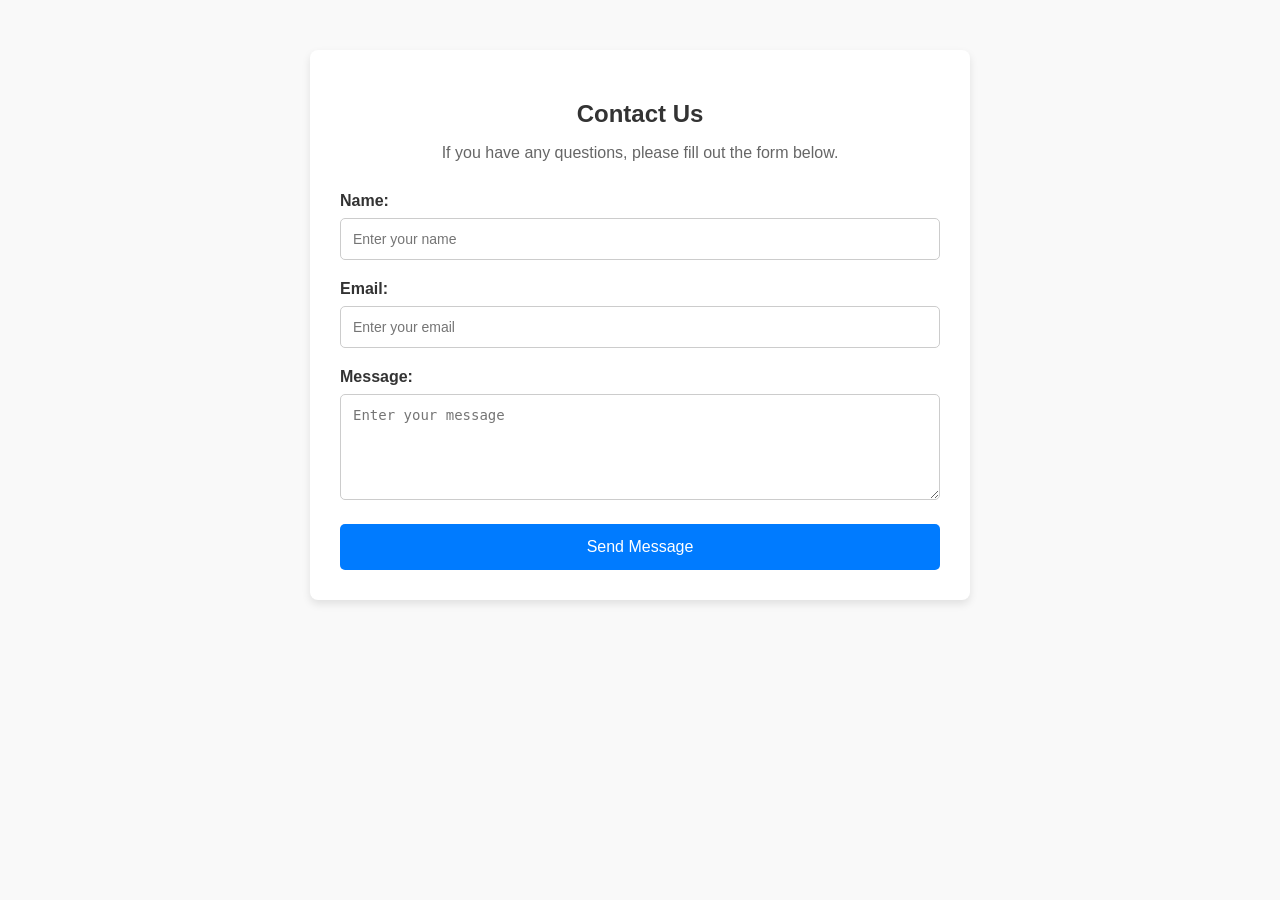
==== contact.html @ b980b886 "Create contact page" ====
<!DOCTYPE html>
<html lang="en">
<head>
    <meta charset="UTF-8">
    <meta name="viewport" content="width=device-width, initial-scale=1.0">
    <title>Contact Us - Team Web Project</title>
    <!-- Link to your specific contact page CSS -->
    <link rel="stylesheet" href="css/contact.css">
</head>
<body>

    <!-- Header will go here (Created by Member 2) -->
    <!-- <div id="header"></div> -->

    <main class="contact-container">
        <h2>Contact Us</h2>
        <p>If you have any questions, please fill out the form below.</p>

        <form id="contactForm">
            <div class="form-group">
                <label for="name">Name:</label>
                <input type="text" id="name" placeholder="Enter your name" required>
            </div>

            <div class="form-group">
                <label for="email">Email:</label>
                <input type="email" id="email" placeholder="Enter your email" required>
            </div>

            <div class="form-group">
                <label for="message">Message:</label>
                <textarea id="message" rows="5" placeholder="Enter your message" required></textarea>
            </div>

            <button type="submit">Send Message</button>
        </form>
    </main>

    <!-- Footer will go here (Created by Member 2) -->
    <!-- <div id="footer"></div> -->

    <!-- Link to your specific contact page JavaScript -->
    <script src="javascript/contact.js"></script>
</body>
</html>
---- css/contact.css ----
/* Contact Page Styles */
body {
    font-family: Arial, sans-serif;
    background-color: #f9f9f9;
    margin: 0;
    padding: 0;
}
.contact-container {
    max-width: 600px;
    margin: 50px auto;
    padding: 30px;
    background-color: #ffffff;
    border-radius: 8px;
    box-shadow: 0 4px 8px rgba(0, 0, 0, 0.1);
}
.contact-container h2 {
    text-align: center;
    color: #333333;
    margin-bottom: 10px;
}
.contact-container p {
    text-align: center;
    color: #666666;
    margin-bottom: 30px;
}
.form-group {
    margin-bottom: 20px;
}
.form-group label {
    display: block;
    margin-bottom: 8px;
    font-weight: bold;
    color: #333333;
}
.form-group input,
.form-group textarea {
    width: 100%;
    padding: 12px;
    border: 1px solid #cccccc;
    border-radius: 5px;
    font-size: 14px;
    box-sizing: border-box;
}
.form-group input:focus,
.form-group textarea:focus {
    border-color: #007BFF;
    outline: none;
}
button[type="submit"] {
    width: 100%;
    background-color: #007BFF;
    color: #ffffff;
    padding: 14px;
    border: none;
    border-radius: 5px;
    font-size: 16px;
    cursor: pointer;
    transition: background-color 0.3s;
}
button[type="submit"]:hover {
    background-color: #0056b3;
}
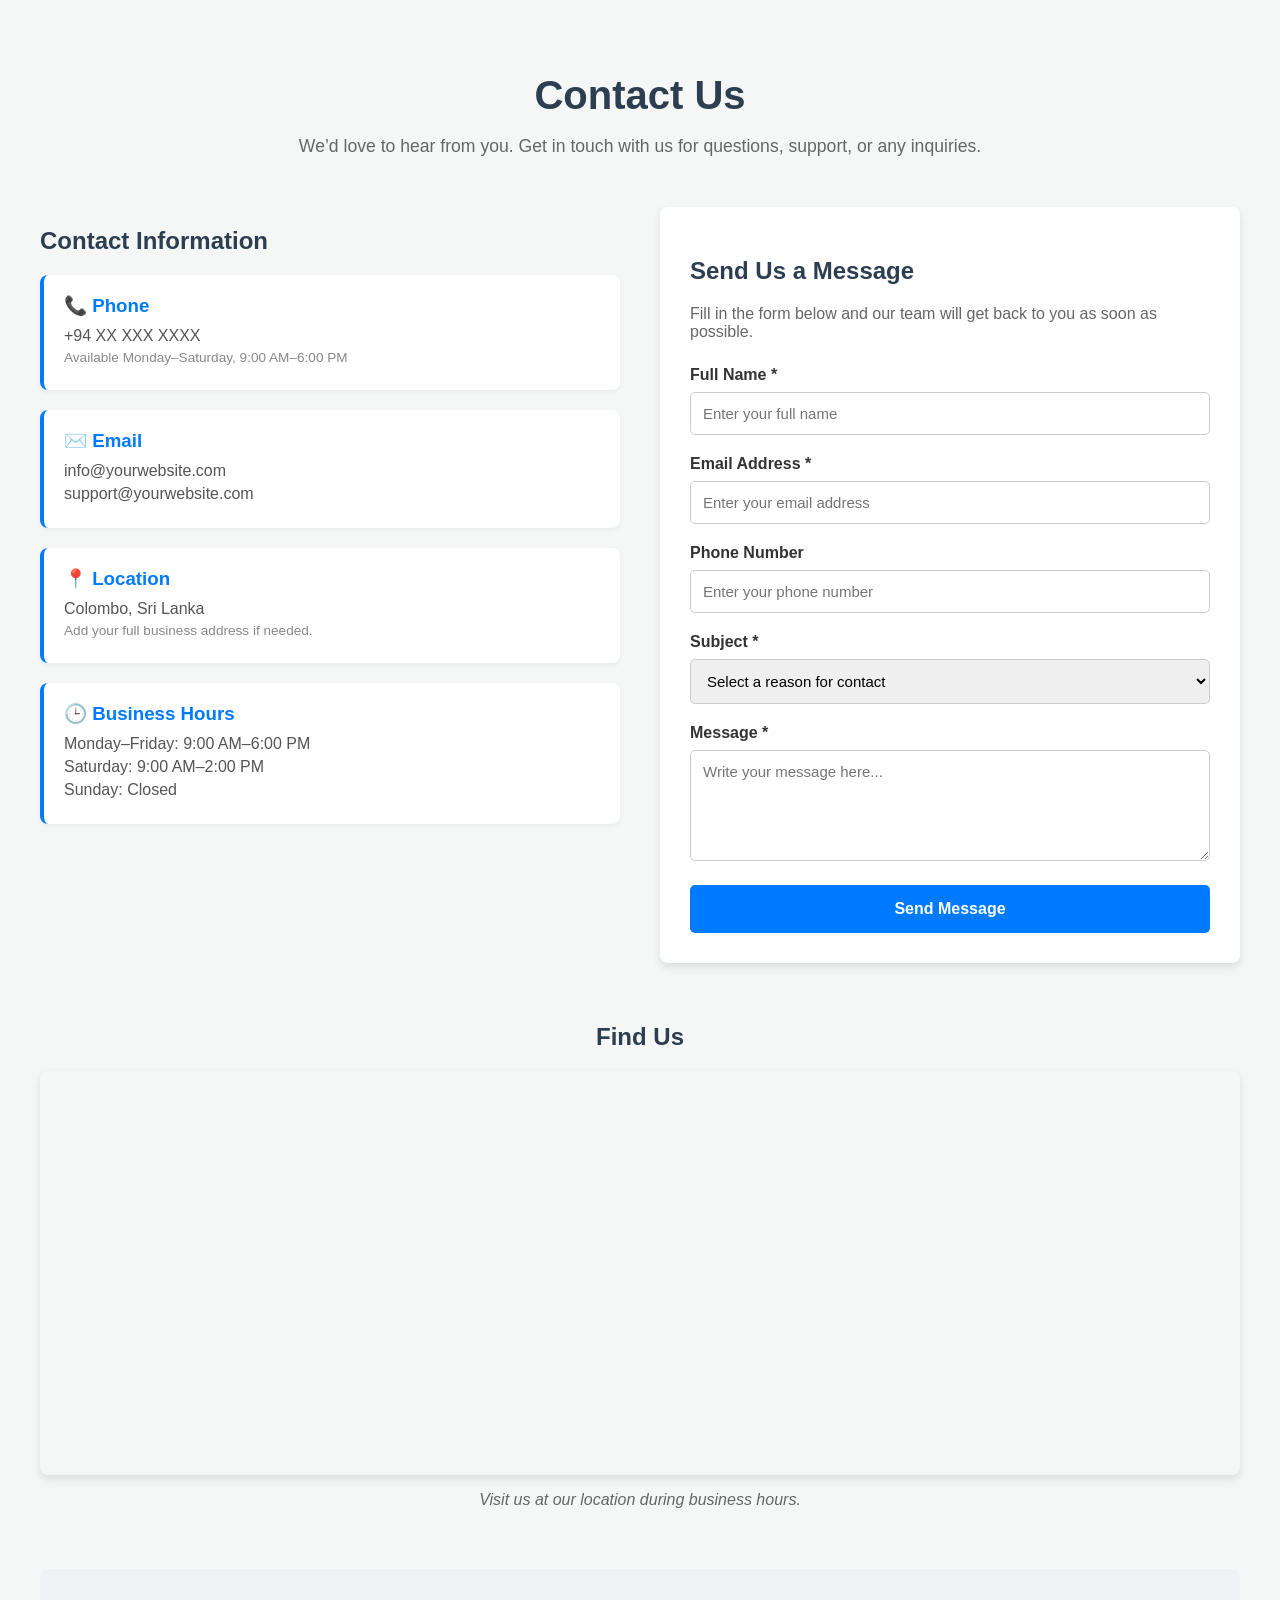
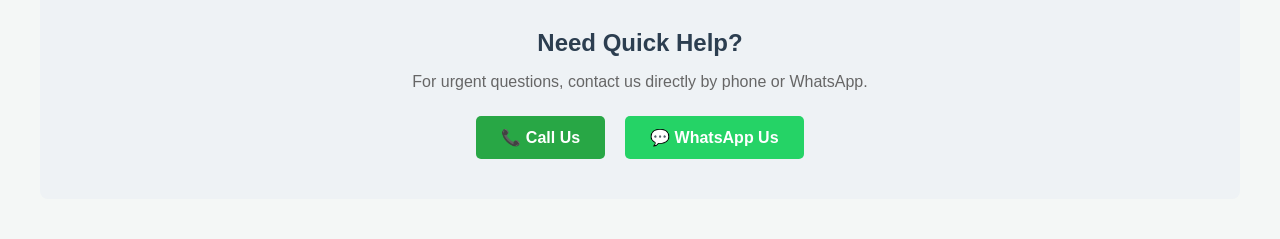
==== commit eb436e1a: "Update contact page structure with new sections" ====
--- a/contact.html
+++ b/contact.html
@@ -4,42 +4,122 @@
     <meta charset="UTF-8">
     <meta name="viewport" content="width=device-width, initial-scale=1.0">
     <title>Contact Us - Team Web Project</title>
-    <!-- Link to your specific contact page CSS -->
     <link rel="stylesheet" href="css/contact.css">
 </head>
 <body>
 
-    <!-- Header will go here (Created by Member 2) -->
-    <!-- <div id="header"></div> -->
+    <!-- Header will go here (Member 2) -->
 
-    <main class="contact-container">
-        <h2>Contact Us</h2>
-        <p>If you have any questions, please fill out the form below.</p>
+    <main class="contact-page">
+        
+        <!-- 1. Page Title Section -->
+        <section class="page-title">
+            <h1>Contact Us</h1>
+            <p>We’d love to hear from you. Get in touch with us for questions, support, or any inquiries.</p>
+        </section>
 
-        <form id="contactForm">
-            <div class="form-group">
-                <label for="name">Name:</label>
-                <input type="text" id="name" placeholder="Enter your name" required>
+        <!-- Desktop Layout: Two columns (Info | Form) -->
+        <div class="contact-layout">
+            
+            <!-- 2. Contact Information Section -->
+            <section class="contact-info-section">
+                <h2>Contact Information</h2>
+                <div class="info-cards">
+                    <div class="contact-card">
+                        <h3>📞 Phone</h3>
+                        <p>+94 XX XXX XXXX</p>
+                        <p class="small-text">Available Monday–Saturday, 9:00 AM–6:00 PM</p>
+                    </div>
+                    <div class="contact-card">
+                        <h3>✉️ Email</h3>
+                        <p>info@yourwebsite.com</p>
+                        <p>support@yourwebsite.com</p>
+                    </div>
+                    <div class="contact-card">
+                        <h3>📍 Location</h3>
+                        <p>Colombo, Sri Lanka</p>
+                        <p class="small-text">Add your full business address if needed.</p>
+                    </div>
+                    <div class="contact-card">
+                        <h3>🕒 Business Hours</h3>
+                        <p>Monday–Friday: 9:00 AM–6:00 PM</p>
+                        <p>Saturday: 9:00 AM–2:00 PM</p>
+                        <p>Sunday: Closed</p>
+                    </div>
+                </div>
+            </section>
+
+            <!-- 3. Send Us a Message Section -->
+            <section class="contact-form-section">
+                <h2>Send Us a Message</h2>
+                <p class="form-intro">Fill in the form below and our team will get back to you as soon as possible.</p>
+                
+                <form id="contactForm">
+                    <div class="form-group">
+                        <label for="fullName">Full Name *</label>
+                        <input type="text" id="fullName" placeholder="Enter your full name" required>
+                    </div>
+
+                    <div class="form-group">
+                        <label for="email">Email Address *</label>
+                        <input type="email" id="email" placeholder="Enter your email address" required>
+                    </div>
+
+                    <div class="form-group">
+                        <label for="phone">Phone Number</label>
+                        <input type="tel" id="phone" placeholder="Enter your phone number">
+                    </div>
+
+                    <!-- 4. Contact Reason / Subject Options -->
+                    <div class="form-group">
+                        <label for="subject">Subject *</label>
+                        <select id="subject" required>
+                            <option value="" disabled selected>Select a reason for contact</option>
+                            <option value="General Inquiry">General Inquiry</option>
+                            <option value="Product Inquiry">Product Inquiry</option>
+                            <option value="Order Support">Order Support</option>
+                            <option value="Delivery Inquiry">Delivery Inquiry</option>
+                            <option value="Payment Inquiry">Payment Inquiry</option>
+                            <option value="Technical Support">Technical Support</option>
+                            <option value="Feedback">Feedback</option>
+                            <option value="Other">Other</option>
+                        </select>
+                    </div>
+
+                    <div class="form-group">
+                        <label for="message">Message *</label>
+                        <textarea id="message" rows="5" placeholder="Write your message here..." required></textarea>
+                    </div>
+
+                    <button type="submit">Send Message</button>
+                </form>
+            </section>
+        </div>
+
+        <!-- 5. Map Section -->
+        <section class="map-section">
+            <h2>Find Us</h2>
+            <!-- Colombo, Sri Lanka Google Map Embed -->
+            <div class="map-container">
+                <iframe src="https://www.google.com/maps/embed?pb=!1m18!1m12!1m3!1d126743.58407754987!2d79.7738032408564!3d6.921837363720003!2m3!1f0!2f0!3f0!3m2!1i1024!2i768!4f13.1!3m3!1m2!1s0x3ae253d10f7a7003%3A0x320b2e4d32d3838d!2sColombo!5e0!3m2!1sen!2slk!4v1700000000000!5m2!1sen!2slk" width="100%" height="400" style="border:0;" allowfullscreen="" loading="lazy" referrerpolicy="no-referrer-when-downgrade"></iframe>
             </div>
+            <p class="map-text">Visit us at our location during business hours.</p>
+        </section>
 
-            <div class="form-group">
-                <label for="email">Email:</label>
-                <input type="email" id="email" placeholder="Enter your email" required>
+        <!-- 6. Quick Support Section -->
+        <section class="quick-support">
+            <h2>Need Quick Help?</h2>
+            <p>For urgent questions, contact us directly by phone or WhatsApp.</p>
+            <div class="support-buttons">
+                <a href="tel:+94XXXXXXXXX" class="btn call-btn">📞 Call Us</a>
+                <a href="https://wa.me/94XXXXXXXXX" target="_blank" class="btn whatsapp-btn">💬 WhatsApp Us</a>
             </div>
+        </section>
 
-            <div class="form-group">
-                <label for="message">Message:</label>
-                <textarea id="message" rows="5" placeholder="Enter your message" required></textarea>
-            </div>
-
-            <button type="submit">Send Message</button>
-        </form>
     </main>
 
-    <!-- Footer will go here (Created by Member 2) -->
-    <!-- <div id="footer"></div> -->
+    <!-- Footer will go here (Member 2) -->
 
-    <!-- Link to your specific contact page JavaScript -->
     <script src="javascript/contact.js"></script>
 </body>
 </html>
--- a/css/contact.css
+++ b/css/contact.css
@@ -1,62 +1,218 @@
-/* Contact Page Styles */
+/* General Page Styles */
 body {
-    font-family: Arial, sans-serif;
-    background-color: #f9f9f9;
+    font-family: 'Segoe UI', Tahoma, Geneva, Verdana, sans-serif;
+    background-color: #f4f7f6;
     margin: 0;
     padding: 0;
-}
-.contact-container {
-    max-width: 600px;
-    margin: 50px auto;
+    color: #333;
+}
+
+.contact-page {
+    max-width: 1200px;
+    margin: 0 auto;
+    padding: 40px 20px;
+}
+
+/* 1. Page Title Section */
+.page-title {
+    text-align: center;
+    margin-bottom: 50px;
+}
+
+.page-title h1 {
+    font-size: 2.5rem;
+    color: #2c3e50;
+    margin-bottom: 10px;
+}
+
+.page-title p {
+    font-size: 1.1rem;
+    color: #666;
+}
+
+/* Desktop Layout: Two Columns */
+.contact-layout {
+    display: grid;
+    grid-template-columns: 1fr 1fr;
+    gap: 40px;
+    margin-bottom: 60px;
+}
+
+/* 2. Contact Information Section */
+.contact-info-section h2, 
+.contact-form-section h2 {
+    color: #2c3e50;
+    margin-bottom: 20px;
+}
+
+.info-cards {
+    display: grid;
+    grid-template-columns: 1fr;
+    gap: 20px;
+}
+
+.contact-card {
+    background: #fff;
+    padding: 20px;
+    border-radius: 8px;
+    box-shadow: 0 2px 5px rgba(0,0,0,0.05);
+    border-left: 4px solid #007BFF;
+}
+
+.contact-card h3 {
+    margin-top: 0;
+    margin-bottom: 10px;
+    color: #007BFF;
+}
+
+.contact-card p {
+    margin: 5px 0;
+    color: #555;
+}
+
+.small-text {
+    font-size: 0.85rem;
+    color: #888 !important;
+}
+
+/* 3. Contact Form Section */
+.contact-form-section {
+    background: #fff;
     padding: 30px;
-    background-color: #ffffff;
-    border-radius: 8px;
-    box-shadow: 0 4px 8px rgba(0, 0, 0, 0.1);
-}
-.contact-container h2 {
-    text-align: center;
-    color: #333333;
-    margin-bottom: 10px;
-}
-.contact-container p {
-    text-align: center;
-    color: #666666;
-    margin-bottom: 30px;
-}
+    border-radius: 8px;
+    box-shadow: 0 4px 10px rgba(0,0,0,0.1);
+}
+
+.form-intro {
+    margin-bottom: 25px;
+    color: #666;
+}
+
 .form-group {
     margin-bottom: 20px;
 }
+
 .form-group label {
     display: block;
     margin-bottom: 8px;
-    font-weight: bold;
-    color: #333333;
-}
+    font-weight: 600;
+    color: #333;
+}
+
 .form-group input,
+.form-group select,
 .form-group textarea {
     width: 100%;
     padding: 12px;
-    border: 1px solid #cccccc;
+    border: 1px solid #ccc;
     border-radius: 5px;
-    font-size: 14px;
+    font-size: 15px;
     box-sizing: border-box;
-}
+    font-family: inherit;
+}
+
 .form-group input:focus,
+.form-group select:focus,
 .form-group textarea:focus {
     border-color: #007BFF;
     outline: none;
-}
+    box-shadow: 0 0 5px rgba(0, 123, 255, 0.3);
+}
+
 button[type="submit"] {
     width: 100%;
     background-color: #007BFF;
-    color: #ffffff;
-    padding: 14px;
+    color: #fff;
+    padding: 15px;
     border: none;
     border-radius: 5px;
     font-size: 16px;
+    font-weight: bold;
     cursor: pointer;
     transition: background-color 0.3s;
 }
+
 button[type="submit"]:hover {
     background-color: #0056b3;
+}
+
+/* 5. Map Section */
+.map-section {
+    text-align: center;
+    margin-bottom: 60px;
+}
+
+.map-section h2 {
+    color: #2c3e50;
+    margin-bottom: 20px;
+}
+
+.map-container {
+    border-radius: 8px;
+    overflow: hidden;
+    box-shadow: 0 4px 10px rgba(0,0,0,0.1);
+    margin-bottom: 15px;
+}
+
+.map-text {
+    color: #666;
+    font-style: italic;
+}
+
+/* 6. Quick Support Section */
+.quick-support {
+    text-align: center;
+    background: #eef2f5;
+    padding: 40px;
+    border-radius: 8px;
+}
+
+.quick-support h2 {
+    color: #2c3e50;
+    margin-bottom: 10px;
+}
+
+.quick-support p {
+    color: #666;
+    margin-bottom: 25px;
+}
+
+.support-buttons {
+    display: flex;
+    justify-content: center;
+    gap: 20px;
+}
+
+.btn {
+    text-decoration: none;
+    padding: 12px 25px;
+    border-radius: 5px;
+    font-weight: bold;
+    color: #fff;
+    transition: opacity 0.3s;
+}
+
+.btn:hover {
+    opacity: 0.8;
+}
+
+.call-btn {
+    background-color: #28a745;
+}
+
+.whatsapp-btn {
+    background-color: #25D366;
+}
+
+/* Mobile Layout */
+@media (max-width: 768px) {
+    .contact-layout {
+        grid-template-columns: 1fr;
+        gap: 30px;
+    }
+    
+    .support-buttons {
+        flex-direction: column;
+        gap: 15px;
+    }
 }
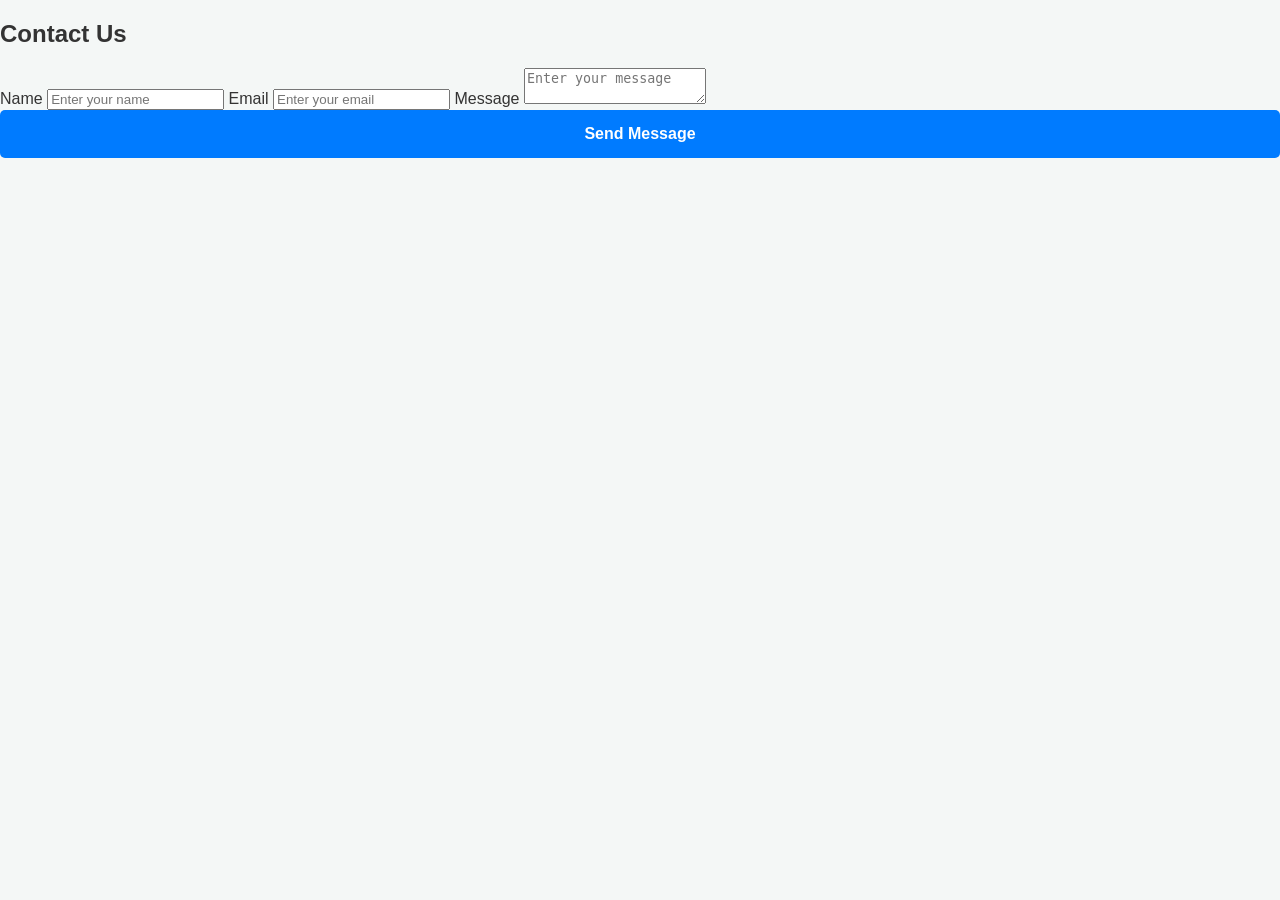
==== commit faf2bab6: "spme updates" ====
--- a/contact.html
+++ b/contact.html
@@ -1,125 +1,76 @@
 <!DOCTYPE html>
 <html lang="en">
+
 <head>
     <meta charset="UTF-8">
     <meta name="viewport" content="width=device-width, initial-scale=1.0">
-    <title>Contact Us - Team Web Project</title>
+
+    <title>Contact - Team Web Project</title>
+
+    <link rel="stylesheet" href="css/style.css">
+    <link rel="stylesheet" href="css/header-footer.css">
     <link rel="stylesheet" href="css/contact.css">
 </head>
+
 <body>
 
-    <!-- Header will go here (Member 2) -->
+    <!-- Shared Header -->
+    <div id="header"></div>
 
-    <main class="contact-page">
-        
-        <!-- 1. Page Title Section -->
-        <section class="page-title">
+
+    <!-- Contact Content -->
+    <main>
+
+        <section class="contact-section">
+
             <h1>Contact Us</h1>
-            <p>We’d love to hear from you. Get in touch with us for questions, support, or any inquiries.</p>
-        </section>
 
-        <!-- Desktop Layout: Two columns (Info | Form) -->
-        <div class="contact-layout">
-            
-            <!-- 2. Contact Information Section -->
-            <section class="contact-info-section">
-                <h2>Contact Information</h2>
-                <div class="info-cards">
-                    <div class="contact-card">
-                        <h3>📞 Phone</h3>
-                        <p>+94 XX XXX XXXX</p>
-                        <p class="small-text">Available Monday–Saturday, 9:00 AM–6:00 PM</p>
-                    </div>
-                    <div class="contact-card">
-                        <h3>✉️ Email</h3>
-                        <p>info@yourwebsite.com</p>
-                        <p>support@yourwebsite.com</p>
-                    </div>
-                    <div class="contact-card">
-                        <h3>📍 Location</h3>
-                        <p>Colombo, Sri Lanka</p>
-                        <p class="small-text">Add your full business address if needed.</p>
-                    </div>
-                    <div class="contact-card">
-                        <h3>🕒 Business Hours</h3>
-                        <p>Monday–Friday: 9:00 AM–6:00 PM</p>
-                        <p>Saturday: 9:00 AM–2:00 PM</p>
-                        <p>Sunday: Closed</p>
-                    </div>
-                </div>
-            </section>
+            <form id="contactForm">
 
-            <!-- 3. Send Us a Message Section -->
-            <section class="contact-form-section">
-                <h2>Send Us a Message</h2>
-                <p class="form-intro">Fill in the form below and our team will get back to you as soon as possible.</p>
-                
-                <form id="contactForm">
-                    <div class="form-group">
-                        <label for="fullName">Full Name *</label>
-                        <input type="text" id="fullName" placeholder="Enter your full name" required>
-                    </div>
+                <label for="name">Name</label>
+                <input
+                    type="text"
+                    id="name"
+                    name="name"
+                    placeholder="Enter your name"
+                    required
+                >
 
-                    <div class="form-group">
-                        <label for="email">Email Address *</label>
-                        <input type="email" id="email" placeholder="Enter your email address" required>
-                    </div>
+                <label for="email">Email</label>
+                <input
+                    type="email"
+                    id="email"
+                    name="email"
+                    placeholder="Enter your email"
+                    required
+                >
 
-                    <div class="form-group">
-                        <label for="phone">Phone Number</label>
-                        <input type="tel" id="phone" placeholder="Enter your phone number">
-                    </div>
+                <label for="message">Message</label>
+                <textarea
+                    id="message"
+                    name="message"
+                    placeholder="Enter your message"
+                    required
+                ></textarea>
 
-                    <!-- 4. Contact Reason / Subject Options -->
-                    <div class="form-group">
-                        <label for="subject">Subject *</label>
-                        <select id="subject" required>
-                            <option value="" disabled selected>Select a reason for contact</option>
-                            <option value="General Inquiry">General Inquiry</option>
-                            <option value="Product Inquiry">Product Inquiry</option>
-                            <option value="Order Support">Order Support</option>
-                            <option value="Delivery Inquiry">Delivery Inquiry</option>
-                            <option value="Payment Inquiry">Payment Inquiry</option>
-                            <option value="Technical Support">Technical Support</option>
-                            <option value="Feedback">Feedback</option>
-                            <option value="Other">Other</option>
-                        </select>
-                    </div>
+                <button type="submit">
+                    Send Message
+                </button>
 
-                    <div class="form-group">
-                        <label for="message">Message *</label>
-                        <textarea id="message" rows="5" placeholder="Write your message here..." required></textarea>
-                    </div>
+            </form>
 
-                    <button type="submit">Send Message</button>
-                </form>
-            </section>
-        </div>
-
-        <!-- 5. Map Section -->
-        <section class="map-section">
-            <h2>Find Us</h2>
-            <!-- Colombo, Sri Lanka Google Map Embed -->
-            <div class="map-container">
-                <iframe src="https://www.google.com/maps/embed?pb=!1m18!1m12!1m3!1d126743.58407754987!2d79.7738032408564!3d6.921837363720003!2m3!1f0!2f0!3f0!3m2!1i1024!2i768!4f13.1!3m3!1m2!1s0x3ae253d10f7a7003%3A0x320b2e4d32d3838d!2sColombo!5e0!3m2!1sen!2slk!4v1700000000000!5m2!1sen!2slk" width="100%" height="400" style="border:0;" allowfullscreen="" loading="lazy" referrerpolicy="no-referrer-when-downgrade"></iframe>
-            </div>
-            <p class="map-text">Visit us at our location during business hours.</p>
-        </section>
-
-        <!-- 6. Quick Support Section -->
-        <section class="quick-support">
-            <h2>Need Quick Help?</h2>
-            <p>For urgent questions, contact us directly by phone or WhatsApp.</p>
-            <div class="support-buttons">
-                <a href="tel:+94XXXXXXXXX" class="btn call-btn">📞 Call Us</a>
-                <a href="https://wa.me/94XXXXXXXXX" target="_blank" class="btn whatsapp-btn">💬 WhatsApp Us</a>
-            </div>
         </section>
 
     </main>
 
-    <!-- Footer will go here (Member 2) -->
 
-    <script src="javascript/contact.js"></script>
+    <!-- Shared Footer -->
+    <div id="footer"></div>
+
+
+    <script src="js/navigation.js"></script>
+    <script src="js/contact.js"></script>
+
 </body>
+
 </html>
--- a/css/style.css
+++ b/css/style.css
@@ -0,0 +1,176 @@
+\/* =========================
+   HEADER
+========================= */
+
+.site-header {
+    width: 100%;
+    background-color: #222;
+    color: #fff;
+    position: sticky;
+    top: 0;
+    z-index: 1000;
+}
+
+.header-container {
+    max-width: 1200px;
+    margin: 0 auto;
+    padding: 15px 20px;
+
+    display: flex;
+    align-items: center;
+    justify-content: space-between;
+}
+
+/* Logo */
+
+.logo {
+    color: #fff;
+    text-decoration: none;
+    font-size: 24px;
+    font-weight: bold;
+}
+
+/* Navigation */
+
+.main-nav {
+    display: flex;
+}
+
+.nav-list {
+    list-style: none;
+    display: flex;
+    gap: 25px;
+    margin: 0;
+    padding: 0;
+}
+
+.nav-link {
+    color: #fff;
+    text-decoration: none;
+    font-size: 16px;
+    transition: 0.3s;
+}
+
+.nav-link:hover,
+.nav-link.active {
+    color: #00bcd4;
+}
+
+/* Mobile Menu Button */
+
+.menu-toggle {
+    display: none;
+    background: none;
+    border: none;
+    color: #fff;
+    font-size: 28px;
+    cursor: pointer;
+}
+
+
+/* =========================
+   FOOTER
+========================= */
+
+.site-footer {
+    background-color: #222;
+    color: #fff;
+    margin-top: 50px;
+}
+
+.footer-container {
+    max-width: 1200px;
+    margin: 0 auto;
+    padding: 40px 20px;
+
+    display: grid;
+    grid-template-columns: repeat(3, 1fr);
+    gap: 40px;
+}
+
+.footer-section h3 {
+    margin-bottom: 15px;
+    font-size: 20px;
+}
+
+.footer-section p {
+    color: #ccc;
+    line-height: 1.6;
+}
+
+.footer-section ul {
+    list-style: none;
+    padding: 0;
+    margin: 0;
+}
+
+.footer-section ul li {
+    margin-bottom: 10px;
+}
+
+.footer-section a {
+    color: #ccc;
+    text-decoration: none;
+    transition: 0.3s;
+}
+
+.footer-section a:hover {
+    color: #00bcd4;
+}
+
+.footer-bottom {
+    border-top: 1px solid #444;
+    text-align: center;
+    padding: 15px 20px;
+}
+
+.footer-bottom p {
+    margin: 0;
+    color: #aaa;
+}
+
+
+/* =========================
+   RESPONSIVE DESIGN
+========================= */
+
+@media (max-width: 768px) {
+
+    .menu-toggle {
+        display: block;
+    }
+
+    .main-nav {
+        display: none;
+        position: absolute;
+        top: 65px;
+        left: 0;
+        width: 100%;
+        background-color: #222;
+    }
+
+    .main-nav.active {
+        display: block;
+    }
+
+    .nav-list {
+        flex-direction: column;
+        gap: 0;
+    }
+
+    .nav-list li {
+        text-align: center;
+        border-top: 1px solid #444;
+    }
+
+    .nav-link {
+        display: block;
+        padding: 15px;
+    }
+
+    .footer-container {
+        grid-template-columns: 1fr;
+        text-align: center;
+        gap: 25px;
+    }
+}
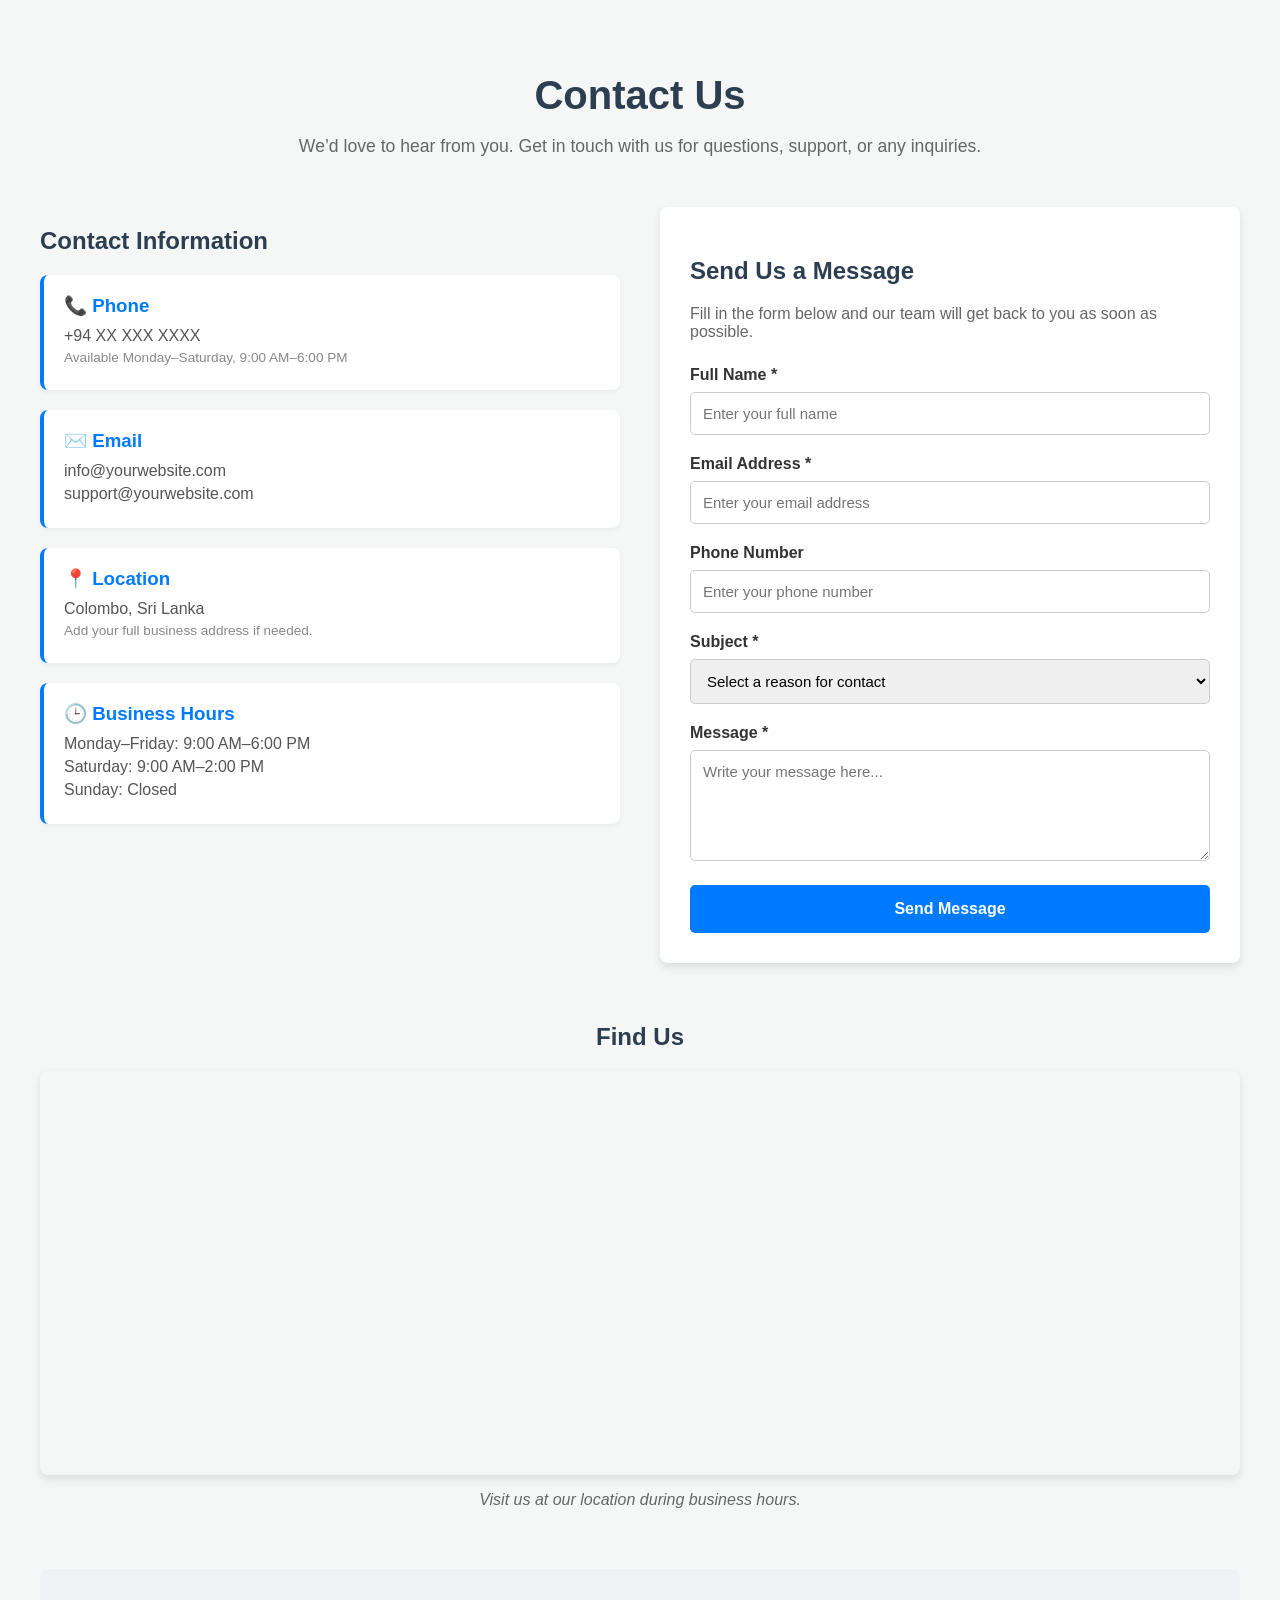
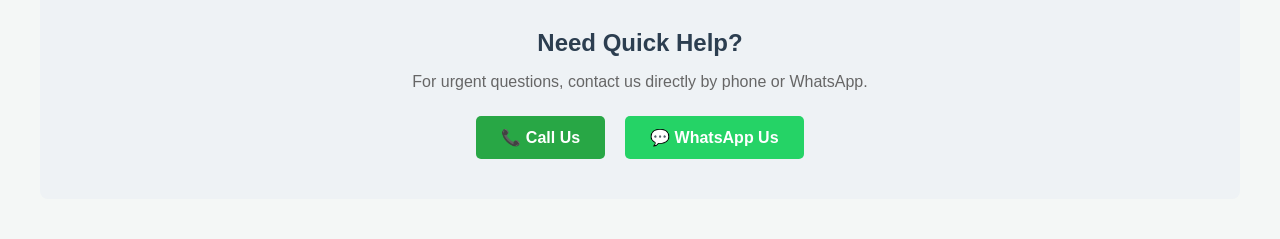
==== commit 5f01a7e1: "Merge branch 'develop' into feature/header-footer" ====
--- a/contact.html
+++ b/contact.html
@@ -1,76 +1,125 @@
 <!DOCTYPE html>
 <html lang="en">
-
 <head>
     <meta charset="UTF-8">
     <meta name="viewport" content="width=device-width, initial-scale=1.0">
-
-    <title>Contact - Team Web Project</title>
-
-    <link rel="stylesheet" href="css/style.css">
-    <link rel="stylesheet" href="css/header-footer.css">
+    <title>Contact Us - Team Web Project</title>
     <link rel="stylesheet" href="css/contact.css">
 </head>
-
 <body>
 
-    <!-- Shared Header -->
-    <div id="header"></div>
+    <!-- Header will go here (Member 2) -->
 
+    <main class="contact-page">
+        
+        <!-- 1. Page Title Section -->
+        <section class="page-title">
+            <h1>Contact Us</h1>
+            <p>We’d love to hear from you. Get in touch with us for questions, support, or any inquiries.</p>
+        </section>
 
-    <!-- Contact Content -->
-    <main>
+        <!-- Desktop Layout: Two columns (Info | Form) -->
+        <div class="contact-layout">
+            
+            <!-- 2. Contact Information Section -->
+            <section class="contact-info-section">
+                <h2>Contact Information</h2>
+                <div class="info-cards">
+                    <div class="contact-card">
+                        <h3>📞 Phone</h3>
+                        <p>+94 XX XXX XXXX</p>
+                        <p class="small-text">Available Monday–Saturday, 9:00 AM–6:00 PM</p>
+                    </div>
+                    <div class="contact-card">
+                        <h3>✉️ Email</h3>
+                        <p>info@yourwebsite.com</p>
+                        <p>support@yourwebsite.com</p>
+                    </div>
+                    <div class="contact-card">
+                        <h3>📍 Location</h3>
+                        <p>Colombo, Sri Lanka</p>
+                        <p class="small-text">Add your full business address if needed.</p>
+                    </div>
+                    <div class="contact-card">
+                        <h3>🕒 Business Hours</h3>
+                        <p>Monday–Friday: 9:00 AM–6:00 PM</p>
+                        <p>Saturday: 9:00 AM–2:00 PM</p>
+                        <p>Sunday: Closed</p>
+                    </div>
+                </div>
+            </section>
 
-        <section class="contact-section">
+            <!-- 3. Send Us a Message Section -->
+            <section class="contact-form-section">
+                <h2>Send Us a Message</h2>
+                <p class="form-intro">Fill in the form below and our team will get back to you as soon as possible.</p>
+                
+                <form id="contactForm">
+                    <div class="form-group">
+                        <label for="fullName">Full Name *</label>
+                        <input type="text" id="fullName" placeholder="Enter your full name" required>
+                    </div>
 
-            <h1>Contact Us</h1>
+                    <div class="form-group">
+                        <label for="email">Email Address *</label>
+                        <input type="email" id="email" placeholder="Enter your email address" required>
+                    </div>
 
-            <form id="contactForm">
+                    <div class="form-group">
+                        <label for="phone">Phone Number</label>
+                        <input type="tel" id="phone" placeholder="Enter your phone number">
+                    </div>
 
-                <label for="name">Name</label>
-                <input
-                    type="text"
-                    id="name"
-                    name="name"
-                    placeholder="Enter your name"
-                    required
-                >
+                    <!-- 4. Contact Reason / Subject Options -->
+                    <div class="form-group">
+                        <label for="subject">Subject *</label>
+                        <select id="subject" required>
+                            <option value="" disabled selected>Select a reason for contact</option>
+                            <option value="General Inquiry">General Inquiry</option>
+                            <option value="Product Inquiry">Product Inquiry</option>
+                            <option value="Order Support">Order Support</option>
+                            <option value="Delivery Inquiry">Delivery Inquiry</option>
+                            <option value="Payment Inquiry">Payment Inquiry</option>
+                            <option value="Technical Support">Technical Support</option>
+                            <option value="Feedback">Feedback</option>
+                            <option value="Other">Other</option>
+                        </select>
+                    </div>
 
-                <label for="email">Email</label>
-                <input
-                    type="email"
-                    id="email"
-                    name="email"
-                    placeholder="Enter your email"
-                    required
-                >
+                    <div class="form-group">
+                        <label for="message">Message *</label>
+                        <textarea id="message" rows="5" placeholder="Write your message here..." required></textarea>
+                    </div>
 
-                <label for="message">Message</label>
-                <textarea
-                    id="message"
-                    name="message"
-                    placeholder="Enter your message"
-                    required
-                ></textarea>
+                    <button type="submit">Send Message</button>
+                </form>
+            </section>
+        </div>
 
-                <button type="submit">
-                    Send Message
-                </button>
+        <!-- 5. Map Section -->
+        <section class="map-section">
+            <h2>Find Us</h2>
+            <!-- Colombo, Sri Lanka Google Map Embed -->
+            <div class="map-container">
+                <iframe src="https://www.google.com/maps/embed?pb=!1m18!1m12!1m3!1d126743.58407754987!2d79.7738032408564!3d6.921837363720003!2m3!1f0!2f0!3f0!3m2!1i1024!2i768!4f13.1!3m3!1m2!1s0x3ae253d10f7a7003%3A0x320b2e4d32d3838d!2sColombo!5e0!3m2!1sen!2slk!4v1700000000000!5m2!1sen!2slk" width="100%" height="400" style="border:0;" allowfullscreen="" loading="lazy" referrerpolicy="no-referrer-when-downgrade"></iframe>
+            </div>
+            <p class="map-text">Visit us at our location during business hours.</p>
+        </section>
 
-            </form>
-
+        <!-- 6. Quick Support Section -->
+        <section class="quick-support">
+            <h2>Need Quick Help?</h2>
+            <p>For urgent questions, contact us directly by phone or WhatsApp.</p>
+            <div class="support-buttons">
+                <a href="tel:+94XXXXXXXXX" class="btn call-btn">📞 Call Us</a>
+                <a href="https://wa.me/94XXXXXXXXX" target="_blank" class="btn whatsapp-btn">💬 WhatsApp Us</a>
+            </div>
         </section>
 
     </main>
 
+    <!-- Footer will go here (Member 2) -->
 
-    <!-- Shared Footer -->
-    <div id="footer"></div>
-
-
-    <script src="js/navigation.js"></script>
-    <script src="js/contact.js"></script>
-
+    <script src="javascript/contact.js"></script>
 </body>
-
 </html>
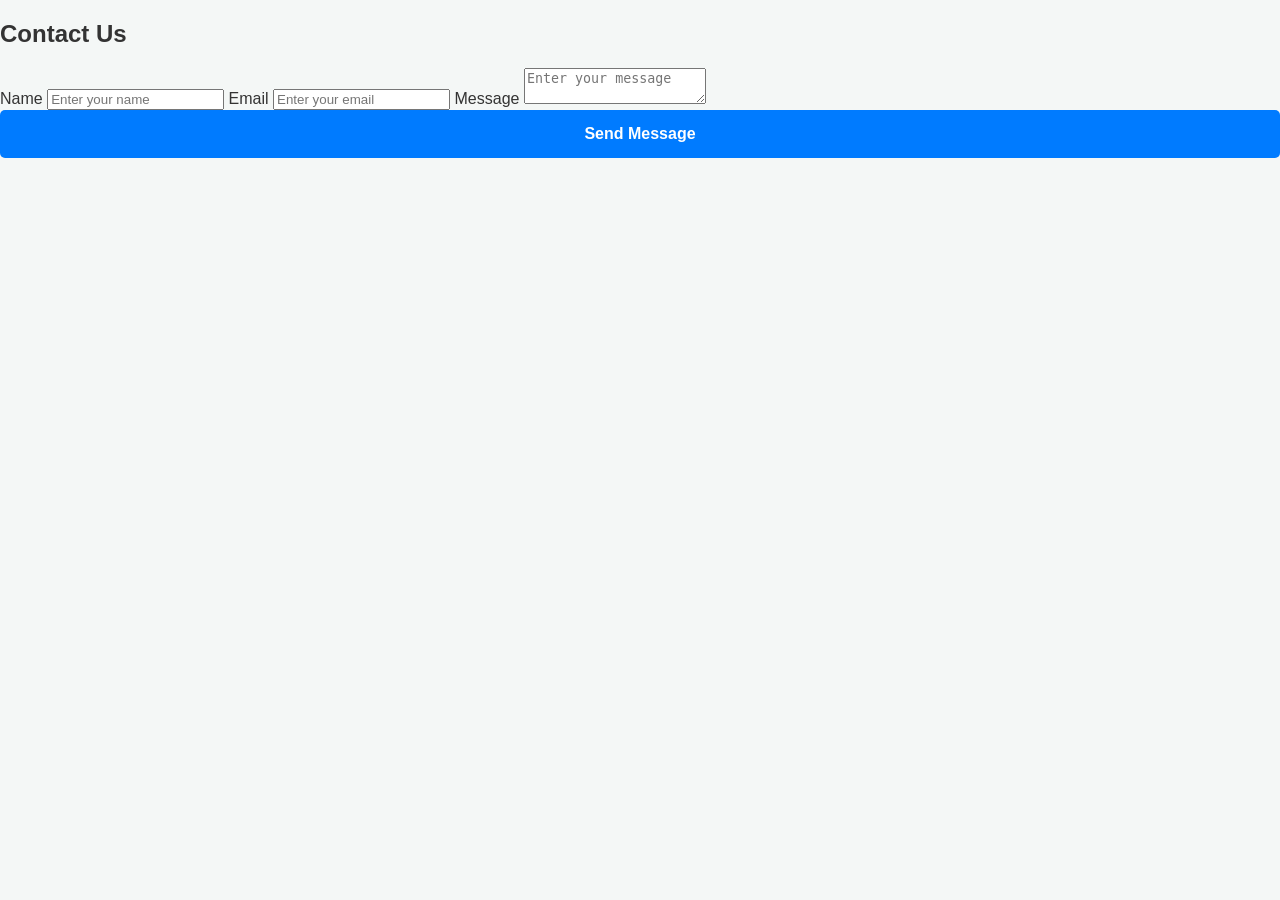
==== commit 63b508b3: "Merge branch 'feature/header-footer' of https://github.com/Sahran-mhd/web-project into feature/heade" ====
--- a/contact.html
+++ b/contact.html
@@ -1,125 +1,76 @@
 <!DOCTYPE html>
 <html lang="en">
+
 <head>
     <meta charset="UTF-8">
     <meta name="viewport" content="width=device-width, initial-scale=1.0">
-    <title>Contact Us - Team Web Project</title>
+
+    <title>Contact - Team Web Project</title>
+
+    <link rel="stylesheet" href="css/style.css">
+    <link rel="stylesheet" href="css/header-footer.css">
     <link rel="stylesheet" href="css/contact.css">
 </head>
+
 <body>
 
-    <!-- Header will go here (Member 2) -->
+    <!-- Shared Header -->
+    <div id="header"></div>
 
-    <main class="contact-page">
-        
-        <!-- 1. Page Title Section -->
-        <section class="page-title">
+
+    <!-- Contact Content -->
+    <main>
+
+        <section class="contact-section">
+
             <h1>Contact Us</h1>
-            <p>We’d love to hear from you. Get in touch with us for questions, support, or any inquiries.</p>
-        </section>
 
-        <!-- Desktop Layout: Two columns (Info | Form) -->
-        <div class="contact-layout">
-            
-            <!-- 2. Contact Information Section -->
-            <section class="contact-info-section">
-                <h2>Contact Information</h2>
-                <div class="info-cards">
-                    <div class="contact-card">
-                        <h3>📞 Phone</h3>
-                        <p>+94 XX XXX XXXX</p>
-                        <p class="small-text">Available Monday–Saturday, 9:00 AM–6:00 PM</p>
-                    </div>
-                    <div class="contact-card">
-                        <h3>✉️ Email</h3>
-                        <p>info@yourwebsite.com</p>
-                        <p>support@yourwebsite.com</p>
-                    </div>
-                    <div class="contact-card">
-                        <h3>📍 Location</h3>
-                        <p>Colombo, Sri Lanka</p>
-                        <p class="small-text">Add your full business address if needed.</p>
-                    </div>
-                    <div class="contact-card">
-                        <h3>🕒 Business Hours</h3>
-                        <p>Monday–Friday: 9:00 AM–6:00 PM</p>
-                        <p>Saturday: 9:00 AM–2:00 PM</p>
-                        <p>Sunday: Closed</p>
-                    </div>
-                </div>
-            </section>
+            <form id="contactForm">
 
-            <!-- 3. Send Us a Message Section -->
-            <section class="contact-form-section">
-                <h2>Send Us a Message</h2>
-                <p class="form-intro">Fill in the form below and our team will get back to you as soon as possible.</p>
-                
-                <form id="contactForm">
-                    <div class="form-group">
-                        <label for="fullName">Full Name *</label>
-                        <input type="text" id="fullName" placeholder="Enter your full name" required>
-                    </div>
+                <label for="name">Name</label>
+                <input
+                    type="text"
+                    id="name"
+                    name="name"
+                    placeholder="Enter your name"
+                    required
+                >
 
-                    <div class="form-group">
-                        <label for="email">Email Address *</label>
-                        <input type="email" id="email" placeholder="Enter your email address" required>
-                    </div>
+                <label for="email">Email</label>
+                <input
+                    type="email"
+                    id="email"
+                    name="email"
+                    placeholder="Enter your email"
+                    required
+                >
 
-                    <div class="form-group">
-                        <label for="phone">Phone Number</label>
-                        <input type="tel" id="phone" placeholder="Enter your phone number">
-                    </div>
+                <label for="message">Message</label>
+                <textarea
+                    id="message"
+                    name="message"
+                    placeholder="Enter your message"
+                    required
+                ></textarea>
 
-                    <!-- 4. Contact Reason / Subject Options -->
-                    <div class="form-group">
-                        <label for="subject">Subject *</label>
-                        <select id="subject" required>
-                            <option value="" disabled selected>Select a reason for contact</option>
-                            <option value="General Inquiry">General Inquiry</option>
-                            <option value="Product Inquiry">Product Inquiry</option>
-                            <option value="Order Support">Order Support</option>
-                            <option value="Delivery Inquiry">Delivery Inquiry</option>
-                            <option value="Payment Inquiry">Payment Inquiry</option>
-                            <option value="Technical Support">Technical Support</option>
-                            <option value="Feedback">Feedback</option>
-                            <option value="Other">Other</option>
-                        </select>
-                    </div>
+                <button type="submit">
+                    Send Message
+                </button>
 
-                    <div class="form-group">
-                        <label for="message">Message *</label>
-                        <textarea id="message" rows="5" placeholder="Write your message here..." required></textarea>
-                    </div>
+            </form>
 
-                    <button type="submit">Send Message</button>
-                </form>
-            </section>
-        </div>
-
-        <!-- 5. Map Section -->
-        <section class="map-section">
-            <h2>Find Us</h2>
-            <!-- Colombo, Sri Lanka Google Map Embed -->
-            <div class="map-container">
-                <iframe src="https://www.google.com/maps/embed?pb=!1m18!1m12!1m3!1d126743.58407754987!2d79.7738032408564!3d6.921837363720003!2m3!1f0!2f0!3f0!3m2!1i1024!2i768!4f13.1!3m3!1m2!1s0x3ae253d10f7a7003%3A0x320b2e4d32d3838d!2sColombo!5e0!3m2!1sen!2slk!4v1700000000000!5m2!1sen!2slk" width="100%" height="400" style="border:0;" allowfullscreen="" loading="lazy" referrerpolicy="no-referrer-when-downgrade"></iframe>
-            </div>
-            <p class="map-text">Visit us at our location during business hours.</p>
-        </section>
-
-        <!-- 6. Quick Support Section -->
-        <section class="quick-support">
-            <h2>Need Quick Help?</h2>
-            <p>For urgent questions, contact us directly by phone or WhatsApp.</p>
-            <div class="support-buttons">
-                <a href="tel:+94XXXXXXXXX" class="btn call-btn">📞 Call Us</a>
-                <a href="https://wa.me/94XXXXXXXXX" target="_blank" class="btn whatsapp-btn">💬 WhatsApp Us</a>
-            </div>
         </section>
 
     </main>
 
-    <!-- Footer will go here (Member 2) -->
 
-    <script src="javascript/contact.js"></script>
+    <!-- Shared Footer -->
+    <div id="footer"></div>
+
+
+    <script src="js/navigation.js"></script>
+    <script src="js/contact.js"></script>
+
 </body>
+
 </html>
--- a/css/header-footer.css
+++ b/css/header-footer.css
@@ -0,0 +1,176 @@
+/* =========================
+   HEADER
+========================= */
+
+.site-header {
+    width: 100%;
+    background-color: #222;
+    color: #fff;
+    position: sticky;
+    top: 0;
+    z-index: 1000;
+}
+
+.header-container {
+    max-width: 1200px;
+    margin: 0 auto;
+    padding: 15px 20px;
+
+    display: flex;
+    align-items: center;
+    justify-content: space-between;
+}
+
+/* Logo */
+
+.logo {
+    color: #fff;
+    text-decoration: none;
+    font-size: 24px;
+    font-weight: bold;
+}
+
+/* Navigation */
+
+.main-nav {
+    display: flex;
+}
+
+.nav-list {
+    list-style: none;
+    display: flex;
+    gap: 25px;
+    margin: 0;
+    padding: 0;
+}
+
+.nav-link {
+    color: #fff;
+    text-decoration: none;
+    font-size: 16px;
+    transition: 0.3s;
+}
+
+.nav-link:hover,
+.nav-link.active {
+    color: #00bcd4;
+}
+
+/* Mobile Menu Button */
+
+.menu-toggle {
+    display: none;
+    background: none;
+    border: none;
+    color: #fff;
+    font-size: 28px;
+    cursor: pointer;
+}
+
+
+/* =========================
+   FOOTER
+========================= */
+
+.site-footer {
+    background-color: #222;
+    color: #fff;
+    margin-top: 50px;
+}
+
+.footer-container {
+    max-width: 1200px;
+    margin: 0 auto;
+    padding: 40px 20px;
+
+    display: grid;
+    grid-template-columns: repeat(3, 1fr);
+    gap: 40px;
+}
+
+.footer-section h3 {
+    margin-bottom: 15px;
+    font-size: 20px;
+}
+
+.footer-section p {
+    color: #ccc;
+    line-height: 1.6;
+}
+
+.footer-section ul {
+    list-style: none;
+    padding: 0;
+    margin: 0;
+}
+
+.footer-section ul li {
+    margin-bottom: 10px;
+}
+
+.footer-section a {
+    color: #ccc;
+    text-decoration: none;
+    transition: 0.3s;
+}
+
+.footer-section a:hover {
+    color: #00bcd4;
+}
+
+.footer-bottom {
+    border-top: 1px solid #444;
+    text-align: center;
+    padding: 15px 20px;
+}
+
+.footer-bottom p {
+    margin: 0;
+    color: #aaa;
+}
+
+
+/* =========================
+   RESPONSIVE DESIGN
+========================= */
+
+@media (max-width: 768px) {
+
+    .menu-toggle {
+        display: block;
+    }
+
+    .main-nav {
+        display: none;
+        position: absolute;
+        top: 65px;
+        left: 0;
+        width: 100%;
+        background-color: #222;
+    }
+
+    .main-nav.active {
+        display: block;
+    }
+
+    .nav-list {
+        flex-direction: column;
+        gap: 0;
+    }
+
+    .nav-list li {
+        text-align: center;
+        border-top: 1px solid #444;
+    }
+
+    .nav-link {
+        display: block;
+        padding: 15px;
+    }
+
+    .footer-container {
+        grid-template-columns: 1fr;
+        text-align: center;
+        gap: 25px;
+    }
+}
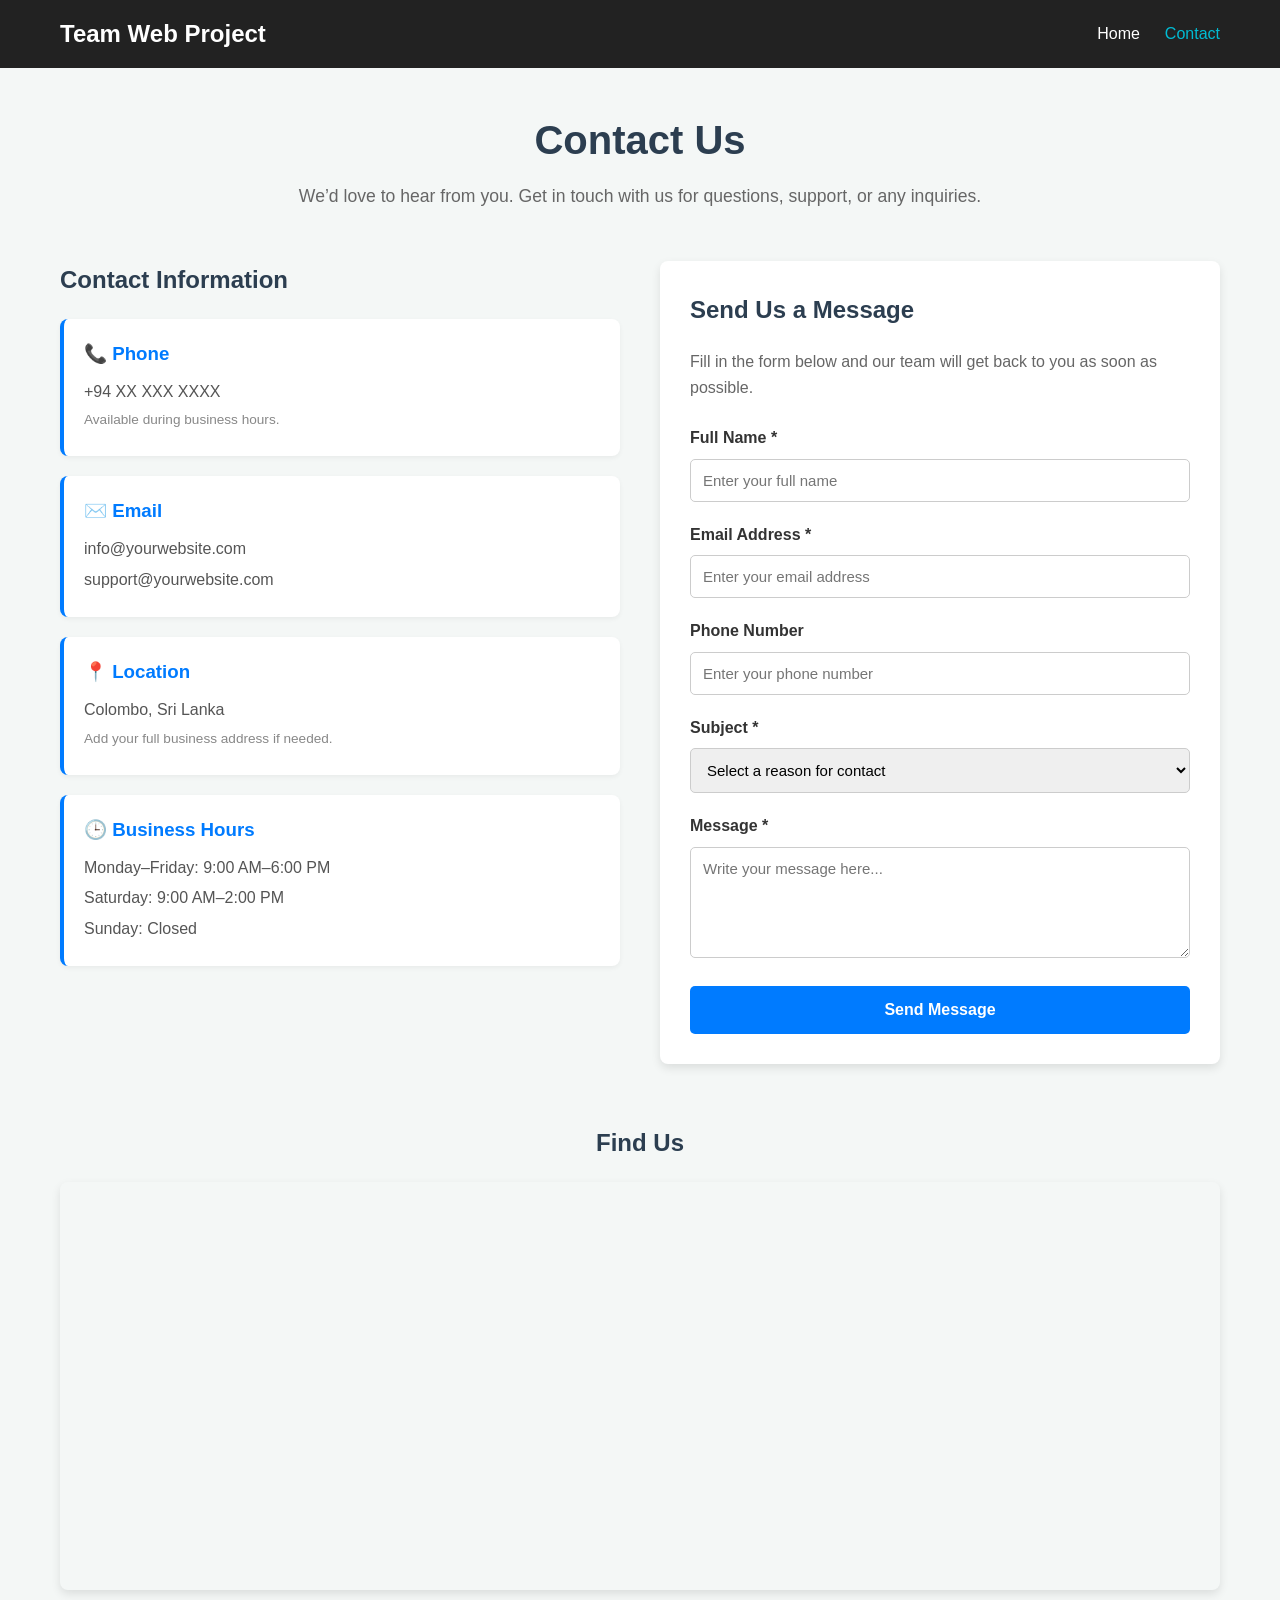
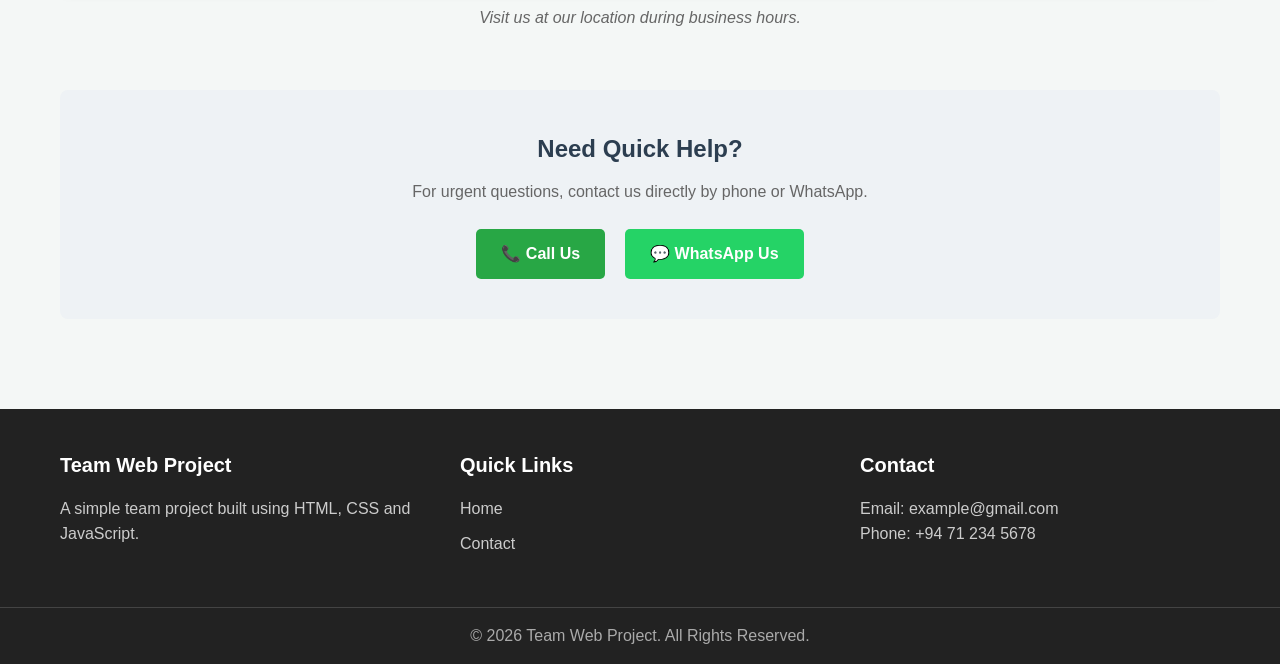
==== commit 740184d9: "final out put ready v.1" ====
--- a/contact.html
+++ b/contact.html
@@ -5,7 +5,7 @@
     <meta charset="UTF-8">
     <meta name="viewport" content="width=device-width, initial-scale=1.0">
 
-    <title>Contact - Team Web Project</title>
+    <title>Contact Us - Team Web Project</title>
 
     <link rel="stylesheet" href="css/style.css">
     <link rel="stylesheet" href="css/header-footer.css">
@@ -17,60 +17,214 @@
     <!-- Shared Header -->
     <div id="header"></div>
 
-
     <!-- Contact Content -->
-    <main>
-
-        <section class="contact-section">
-
+    <main class="contact-page">
+
+        <!-- Page Title -->
+        <section class="page-title">
             <h1>Contact Us</h1>
-
-            <form id="contactForm">
-
-                <label for="name">Name</label>
-                <input
-                    type="text"
-                    id="name"
-                    name="name"
-                    placeholder="Enter your name"
-                    required
+            <p>
+                We’d love to hear from you. Get in touch with us
+                for questions, support, or any inquiries.
+            </p>
+        </section>
+
+        <!-- Contact Information and Form -->
+        <div class="contact-layout">
+
+            <!-- Contact Information -->
+            <section class="contact-info-section">
+                <h2>Contact Information</h2>
+
+                <div class="info-cards">
+
+                    <div class="contact-card">
+                        <h3>📞 Phone</h3>
+                        <p>+94 XX XXX XXXX</p>
+                        <p class="small-text">
+                            Available during business hours.
+                        </p>
+                    </div>
+
+                    <div class="contact-card">
+                        <h3>✉️ Email</h3>
+                        <p>info@yourwebsite.com</p>
+                        <p>support@yourwebsite.com</p>
+                    </div>
+
+                    <div class="contact-card">
+                        <h3>📍 Location</h3>
+                        <p>Colombo, Sri Lanka</p>
+                        <p class="small-text">
+                            Add your full business address if needed.
+                        </p>
+                    </div>
+
+                    <div class="contact-card">
+                        <h3>🕒 Business Hours</h3>
+                        <p>Monday–Friday: 9:00 AM–6:00 PM</p>
+                        <p>Saturday: 9:00 AM–2:00 PM</p>
+                        <p>Sunday: Closed</p>
+                    </div>
+
+                </div>
+            </section>
+
+            <!-- Contact Form -->
+            <section class="contact-form-section">
+                <h2>Send Us a Message</h2>
+
+                <p class="form-intro">
+                    Fill in the form below and our team will get
+                    back to you as soon as possible.
+                </p>
+
+                <form id="contactForm">
+
+                    <div class="form-group">
+                        <label for="fullName">Full Name *</label>
+                        <input
+                            type="text"
+                            id="fullName"
+                            name="name"
+                            placeholder="Enter your full name"
+                            autocomplete="name"
+                            required
+                        >
+                    </div>
+
+                    <div class="form-group">
+                        <label for="email">Email Address *</label>
+                        <input
+                            type="email"
+                            id="email"
+                            name="email"
+                            placeholder="Enter your email address"
+                            autocomplete="email"
+                            required
+                        >
+                    </div>
+
+                    <div class="form-group">
+                        <label for="phone">Phone Number</label>
+                        <input
+                            type="tel"
+                            id="phone"
+                            name="phone"
+                            placeholder="Enter your phone number"
+                            autocomplete="tel"
+                        >
+                    </div>
+
+                    <div class="form-group">
+                        <label for="subject">Subject *</label>
+                        <select id="subject" name="subject" required>
+                            <option value="" disabled selected>
+                                Select a reason for contact
+                            </option>
+                            <option value="General Inquiry">
+                                General Inquiry
+                            </option>
+                            <option value="Product Inquiry">
+                                Product Inquiry
+                            </option>
+                            <option value="Order Support">
+                                Order Support
+                            </option>
+                            <option value="Delivery Inquiry">
+                                Delivery Inquiry
+                            </option>
+                            <option value="Payment Inquiry">
+                                Payment Inquiry
+                            </option>
+                            <option value="Technical Support">
+                                Technical Support
+                            </option>
+                            <option value="Feedback">
+                                Feedback
+                            </option>
+                            <option value="Other">
+                                Other
+                            </option>
+                        </select>
+                    </div>
+
+                    <div class="form-group">
+                        <label for="message">Message *</label>
+                        <textarea
+                            id="message"
+                            name="message"
+                            rows="5"
+                            placeholder="Write your message here..."
+                            required
+                        ></textarea>
+                    </div>
+
+                    <button type="submit">
+                        Send Message
+                    </button>
+
+                </form>
+            </section>
+
+        </div>
+
+        <!-- Map Section -->
+        <section class="map-section">
+            <h2>Find Us</h2>
+
+            <div class="map-container">
+                <iframe
+                    title="Map of Colombo, Sri Lanka"
+                    src="https://www.google.com/maps/embed?pb=!1m18!1m12!1m3!1d126743.58407754987!2d79.7738032408564!3d6.921837363720003!2m3!1f0!2f0!3f0!3m2!1i1024!2i768!4f13.1!3m3!1m2!1s0x3ae253d10f7a7003%3A0x320b2e4d32d3838d!2sColombo!5e0!3m2!1sen!2slk!4v1700000000000!5m2!1sen!2slk"
+                    height="400"
+                    style="width: 100%; border: 0;"
+                    allowfullscreen
+                    loading="lazy"
+                    referrerpolicy="no-referrer-when-downgrade"
+                ></iframe>
+            </div>
+
+            <p class="map-text">
+                Visit us at our location during business hours.
+            </p>
+        </section>
+
+        <!-- Quick Support -->
+        <section class="quick-support">
+            <h2>Need Quick Help?</h2>
+
+            <p>
+                For urgent questions, contact us directly by phone
+                or WhatsApp.
+            </p>
+
+            <div class="support-buttons">
+                <!-- Replace with your actual phone number -->
+                <a href="tel:+94XXXXXXXXX" class="btn call-btn">
+                    📞 Call Us
+                </a>
+
+                <!-- Replace with your actual WhatsApp number -->
+                <a
+                    href="https://wa.me/94XXXXXXXXX"
+                    target="_blank"
+                    rel="noopener noreferrer"
+                    class="btn whatsapp-btn"
                 >
-
-                <label for="email">Email</label>
-                <input
-                    type="email"
-                    id="email"
-                    name="email"
-                    placeholder="Enter your email"
-                    required
-                >
-
-                <label for="message">Message</label>
-                <textarea
-                    id="message"
-                    name="message"
-                    placeholder="Enter your message"
-                    required
-                ></textarea>
-
-                <button type="submit">
-                    Send Message
-                </button>
-
-            </form>
-
+                    💬 WhatsApp Us
+                </a>
+            </div>
         </section>
 
     </main>
-
 
     <!-- Shared Footer -->
     <div id="footer"></div>
 
-
-    <script src="js/navigation.js"></script>
-    <script src="js/contact.js"></script>
+    <!-- JavaScript -->
+    <script src="javascript/navigation.js"></script>
+    <script src="javascript/contact.js"></script>
 
 </body>
-
 </html>
--- a/css/style.css
+++ b/css/style.css
@@ -0,0 +1,927 @@
+
+/* =============================
+   GLOBAL
+============================= */
+
+* {
+    margin: 0;
+    padding: 0;
+    box-sizing: border-box;
+}
+
+html {
+    scroll-behavior: smooth;
+}
+
+body {
+    font-family: Arial, Helvetica, sans-serif;
+    background: #ffffff;
+    color: #222;
+    line-height: 1.6;
+}
+
+button,
+input {
+    font-family: inherit;
+}
+
+button {
+    cursor: pointer;
+}
+
+.section {
+    padding: 90px 7%;
+}
+
+.section-heading {
+    text-align: center;
+    max-width: 650px;
+    margin: 0 auto 45px;
+}
+
+.section-heading span {
+    color: #ff6b6b;
+    font-weight: 700;
+    text-transform: uppercase;
+    font-size: 14px;
+    letter-spacing: 1px;
+}
+
+.section-heading h2 {
+    font-size: 38px;
+    margin: 8px 0 12px;
+    color: #222;
+}
+
+.section-heading p {
+    color: #777;
+    font-size: 16px;
+}
+
+
+/* =============================
+   HERO SECTION
+============================= */
+
+.hero {
+    min-height: 650px;
+    padding: 70px 7%;
+    background: linear-gradient(
+        135deg,
+        #fff3dc,
+        #ffe4e8
+    );
+
+    display: flex;
+    align-items: center;
+    justify-content: space-between;
+    gap: 60px;
+
+    overflow: hidden;
+}
+
+.hero-content {
+    width: 55%;
+}
+
+.hero-small-title {
+    display: inline-block;
+    background: #ffffff;
+    color: #ff6b6b;
+    padding: 8px 18px;
+    border-radius: 30px;
+    font-size: 14px;
+    font-weight: bold;
+    margin-bottom: 20px;
+}
+
+.hero h1 {
+    font-size: 58px;
+    line-height: 1.15;
+    color: #222;
+    margin-bottom: 20px;
+}
+
+.hero h1 span {
+    color: #ff6b6b;
+}
+
+.hero p {
+    color: #666;
+    font-size: 18px;
+    max-width: 600px;
+    margin-bottom: 30px;
+}
+
+.hero-buttons {
+    display: flex;
+    gap: 15px;
+    flex-wrap: wrap;
+}
+
+.primary-btn,
+.secondary-btn {
+    display: inline-block;
+    text-decoration: none;
+    padding: 14px 28px;
+    border-radius: 8px;
+    font-weight: 600;
+    transition: 0.3s;
+}
+
+.primary-btn {
+    background: #ff6b6b;
+    color: white;
+}
+
+.primary-btn:hover {
+    background: #e95555;
+    transform: translateY(-3px);
+}
+
+.secondary-btn {
+    background: white;
+    color: #222;
+    border: 1px solid #ddd;
+}
+
+.secondary-btn:hover {
+    border-color: #ff6b6b;
+    color: #ff6b6b;
+}
+
+.hero-image {
+    width: 45%;
+    display: flex;
+    justify-content: center;
+}
+
+.toy-circle {
+    width: 430px;
+    height: 430px;
+
+    background: white;
+    border-radius: 50%;
+
+    display: flex;
+    align-items: center;
+    justify-content: center;
+
+    box-shadow: 0 20px 60px rgba(0, 0, 0, 0.08);
+
+    position: relative;
+}
+
+.toy-circle::before {
+    content: "";
+    position: absolute;
+
+    width: 480px;
+    height: 480px;
+
+    border: 2px dashed rgba(255, 107, 107, 0.4);
+    border-radius: 50%;
+}
+
+.toy-emoji {
+    font-size: 190px;
+}
+
+
+/* =============================
+   CATEGORIES
+============================= */
+
+.category-grid {
+    display: grid;
+
+    grid-template-columns:
+        repeat(4, 1fr);
+
+    gap: 25px;
+}
+
+.category-card {
+    padding: 35px 25px;
+
+    background: #fff;
+
+    border: 1px solid #eee;
+
+    border-radius: 18px;
+
+    text-align: center;
+
+    transition: 0.3s;
+}
+
+.category-card:hover {
+    transform: translateY(-8px);
+
+    box-shadow:
+        0 15px 40px
+        rgba(0, 0, 0, 0.08);
+}
+
+.category-icon {
+    width: 85px;
+    height: 85px;
+
+    margin: 0 auto 20px;
+
+    border-radius: 50%;
+
+    background: #fff3dc;
+
+    display: flex;
+    align-items: center;
+    justify-content: center;
+
+    font-size: 40px;
+}
+
+.category-card h3 {
+    margin-bottom: 10px;
+    font-size: 21px;
+}
+
+.category-card p {
+    color: #777;
+    margin-bottom: 20px;
+}
+
+.category-btn {
+    background: none;
+    border: none;
+    color: #ff6b6b;
+    font-size: 15px;
+    font-weight: bold;
+}
+
+
+/* =============================
+   PRODUCTS
+============================= */
+
+.products-section {
+    background: #fafafa;
+}
+
+.product-grid {
+    display: grid;
+
+    grid-template-columns:
+        repeat(4, 1fr);
+
+    gap: 25px;
+}
+
+.product-card {
+    background: white;
+
+    border-radius: 18px;
+
+    overflow: hidden;
+
+    position: relative;
+
+    transition: 0.3s;
+
+    box-shadow:
+        0 5px 25px
+        rgba(0, 0, 0, 0.05);
+}
+
+.product-card:hover {
+    transform: translateY(-7px);
+
+    box-shadow:
+        0 15px 35px
+        rgba(0, 0, 0, 0.1);
+}
+
+.product-badge {
+    position: absolute;
+
+    top: 15px;
+    left: 15px;
+
+    background: #ff6b6b;
+    color: white;
+
+    font-size: 12px;
+
+    padding: 6px 12px;
+
+    border-radius: 20px;
+}
+
+.product-image {
+    height: 250px;
+
+    background: #fff3dc;
+
+    display: flex;
+    align-items: center;
+    justify-content: center;
+
+    font-size: 100px;
+}
+
+.product-info {
+    padding: 22px;
+}
+
+.product-category {
+    color: #999;
+    font-size: 13px;
+}
+
+.product-info h3 {
+    font-size: 20px;
+    margin: 4px 0;
+}
+
+.rating {
+    color: #f8b500;
+    margin-bottom: 15px;
+}
+
+.product-bottom {
+    display: flex;
+
+    justify-content:
+        space-between;
+
+    align-items: center;
+
+    gap: 10px;
+}
+
+.price {
+    font-size: 19px;
+    font-weight: bold;
+    color: #ff6b6b;
+}
+
+.add-cart {
+    border: none;
+
+    background: #222;
+    color: white;
+
+    padding: 10px 14px;
+
+    border-radius: 7px;
+
+    transition: 0.3s;
+}
+
+.add-cart:hover {
+    background: #ff6b6b;
+}
+
+.center-button {
+    text-align: center;
+    margin-top: 40px;
+}
+
+.view-products-btn {
+    border: none;
+
+    background: #ff6b6b;
+    color: white;
+
+    padding: 14px 28px;
+
+    border-radius: 8px;
+
+    font-weight: bold;
+}
+
+
+/* =============================
+   PROMOTION
+============================= */
+
+.promotion {
+    margin: 70px 7%;
+
+    background:
+        linear-gradient(
+            135deg,
+            #ff6b6b,
+            #ff9b73
+        );
+
+    min-height: 380px;
+
+    border-radius: 25px;
+
+    display: flex;
+    align-items: center;
+
+    padding: 60px;
+
+    overflow: hidden;
+}
+
+.promotion-content {
+    width: 60%;
+    color: white;
+}
+
+.promotion-content span {
+    font-weight: bold;
+    letter-spacing: 2px;
+}
+
+.promotion-content h2 {
+    font-size: 42px;
+    margin: 10px 0;
+}
+
+.promotion-content p {
+    max-width: 550px;
+
+    color:
+        rgba(255,255,255,0.9);
+
+    margin-bottom: 25px;
+}
+
+.promotion-content button {
+    border: none;
+
+    padding: 14px 25px;
+
+    border-radius: 8px;
+
+    background: white;
+    color: #ff6b6b;
+
+    font-weight: bold;
+}
+
+.promotion-image {
+    width: 40%;
+    display: flex;
+    justify-content: center;
+}
+
+.promo-circle {
+    width: 230px;
+    height: 230px;
+
+    border-radius: 50%;
+
+    background:
+        rgba(255,255,255,0.2);
+
+    display: flex;
+
+    align-items: center;
+    justify-content: center;
+
+    font-size: 110px;
+}
+
+
+/* =============================
+   BENEFITS
+============================= */
+
+.benefit-grid {
+    display: grid;
+
+    grid-template-columns:
+        repeat(4, 1fr);
+
+    gap: 25px;
+}
+
+.benefit-card {
+    display: flex;
+    gap: 18px;
+
+    padding: 25px;
+
+    border: 1px solid #eee;
+
+    border-radius: 15px;
+
+    background: white;
+}
+
+.benefit-icon {
+    width: 55px;
+    height: 55px;
+
+    min-width: 55px;
+
+    border-radius: 50%;
+
+    background: #fff3dc;
+
+    display: flex;
+
+    align-items: center;
+    justify-content: center;
+
+    font-size: 25px;
+}
+
+.benefit-card h3 {
+    margin-bottom: 5px;
+}
+
+.benefit-card p {
+    color: #777;
+    font-size: 14px;
+}
+
+
+/* =============================
+   ABOUT SECTION
+============================= */
+
+.about-section {
+    padding: 90px 7%;
+
+    background: #fff8ef;
+
+    display: flex;
+
+    align-items: center;
+
+    gap: 70px;
+}
+
+.about-image {
+    width: 50%;
+}
+
+.about-visual {
+    min-height: 420px;
+
+    border-radius: 25px;
+
+    background:
+        linear-gradient(
+            135deg,
+            #ffdca8,
+            #ffbaba
+        );
+
+    display: flex;
+
+    align-items: center;
+    justify-content: center;
+
+    font-size: 150px;
+}
+
+.about-content {
+    width: 50%;
+}
+
+.about-content span {
+    color: #ff6b6b;
+
+    text-transform: uppercase;
+
+    font-weight: bold;
+
+    font-size: 14px;
+}
+
+.about-content h2 {
+    font-size: 40px;
+
+    line-height: 1.2;
+
+    margin: 10px 0 20px;
+}
+
+.about-content p {
+    color: #666;
+
+    margin-bottom: 15px;
+}
+
+.about-content button {
+    margin-top: 10px;
+
+    background: #ff6b6b;
+
+    color: white;
+
+    border: none;
+
+    padding: 13px 25px;
+
+    border-radius: 8px;
+
+    font-weight: bold;
+}
+
+
+/* =============================
+   NEWSLETTER
+============================= */
+
+.newsletter {
+    padding: 90px 7%;
+}
+
+.newsletter-content {
+    max-width: 1100px;
+
+    margin: auto;
+
+    padding: 50px;
+
+    border-radius: 20px;
+
+    background: #222;
+
+    color: white;
+
+    text-align: center;
+}
+
+.newsletter-content span {
+    color: #ff9b73;
+
+    font-weight: bold;
+
+    text-transform: uppercase;
+}
+
+.newsletter-content h2 {
+    font-size: 34px;
+
+    margin: 8px 0;
+}
+
+.newsletter-content p {
+    color: #ccc;
+}
+
+#newsletterForm {
+    max-width: 600px;
+
+    margin: 30px auto 10px;
+
+    display: flex;
+}
+
+#newsletterForm input {
+    flex: 1;
+
+    padding: 15px;
+
+    border: none;
+
+    outline: none;
+
+    border-radius: 8px 0 0 8px;
+
+    font-size: 15px;
+}
+
+#newsletterForm button {
+    border: none;
+
+    padding: 15px 25px;
+
+    background: #ff6b6b;
+
+    color: white;
+
+    border-radius: 0 8px 8px 0;
+
+    font-weight: bold;
+}
+
+#newsletterMessage {
+    margin-top: 15px;
+}
+
+
+/* =============================
+   TABLET
+============================= */
+
+@media (max-width: 1050px) {
+
+    .hero h1 {
+        font-size: 45px;
+    }
+
+    .toy-circle {
+        width: 330px;
+        height: 330px;
+    }
+
+    .toy-circle::before {
+        width: 370px;
+        height: 370px;
+    }
+
+    .toy-emoji {
+        font-size: 140px;
+    }
+
+    .category-grid,
+    .product-grid,
+    .benefit-grid {
+        grid-template-columns:
+            repeat(2, 1fr);
+    }
+
+}
+
+
+/* =============================
+   MOBILE
+============================= */
+
+@media (max-width: 768px) {
+
+    .section {
+        padding: 60px 5%;
+    }
+
+    .section-heading h2 {
+        font-size: 30px;
+    }
+
+
+    /* Hero */
+
+    .hero {
+        padding: 55px 5%;
+
+        flex-direction: column;
+
+        text-align: center;
+
+        min-height: auto;
+    }
+
+    .hero-content,
+    .hero-image {
+        width: 100%;
+    }
+
+    .hero h1 {
+        font-size: 38px;
+    }
+
+    .hero p {
+        font-size: 16px;
+
+        margin-left: auto;
+        margin-right: auto;
+    }
+
+    .hero-buttons {
+        justify-content: center;
+    }
+
+    .toy-circle {
+        width: 270px;
+        height: 270px;
+    }
+
+    .toy-circle::before {
+        width: 300px;
+        height: 300px;
+    }
+
+    .toy-emoji {
+        font-size: 110px;
+    }
+
+
+    /* Promotions */
+
+    .promotion {
+        margin: 50px 5%;
+
+        padding: 40px 25px;
+
+        flex-direction: column;
+
+        text-align: center;
+    }
+
+    .promotion-content,
+    .promotion-image {
+        width: 100%;
+    }
+
+    .promotion-content h2 {
+        font-size: 32px;
+    }
+
+    .promotion-image {
+        margin-top: 30px;
+    }
+
+
+    /* About */
+
+    .about-section {
+        padding: 60px 5%;
+
+        flex-direction: column;
+    }
+
+    .about-image,
+    .about-content {
+        width: 100%;
+    }
+
+    .about-content {
+        text-align: center;
+    }
+
+    .about-content h2 {
+        font-size: 32px;
+    }
+
+}
+
+
+/* =============================
+   SMALL MOBILE
+============================= */
+
+@media (max-width: 520px) {
+
+    .category-grid,
+    .product-grid,
+    .benefit-grid {
+        grid-template-columns: 1fr;
+    }
+
+    .hero h1 {
+        font-size: 32px;
+    }
+
+    .hero-buttons {
+        flex-direction: column;
+    }
+
+    .primary-btn,
+    .secondary-btn {
+        width: 100%;
+    }
+
+    .product-image {
+        height: 220px;
+    }
+
+    .promotion {
+        border-radius: 15px;
+    }
+
+    .promotion-content h2 {
+        font-size: 27px;
+    }
+
+    .promo-circle {
+        width: 180px;
+        height: 180px;
+
+        font-size: 85px;
+    }
+
+    .about-visual {
+        min-height: 300px;
+
+        font-size: 110px;
+    }
+
+    .newsletter-content {
+        padding: 35px 20px;
+    }
+
+    .newsletter-content h2 {
+        font-size: 27px;
+    }
+
+    #newsletterForm {
+        flex-direction: column;
+        gap: 10px;
+    }
+
+    #newsletterForm input,
+    #newsletterForm button {
+        border-radius: 8px;
+        width: 100%;
+    }
+
+}
--- a/css/contact.css
+++ b/css/contact.css
@@ -1,4 +1,4 @@
-/* General Page Styles */
+
 body {
     font-family: 'Segoe UI', Tahoma, Geneva, Verdana, sans-serif;
     background-color: #f4f7f6;
